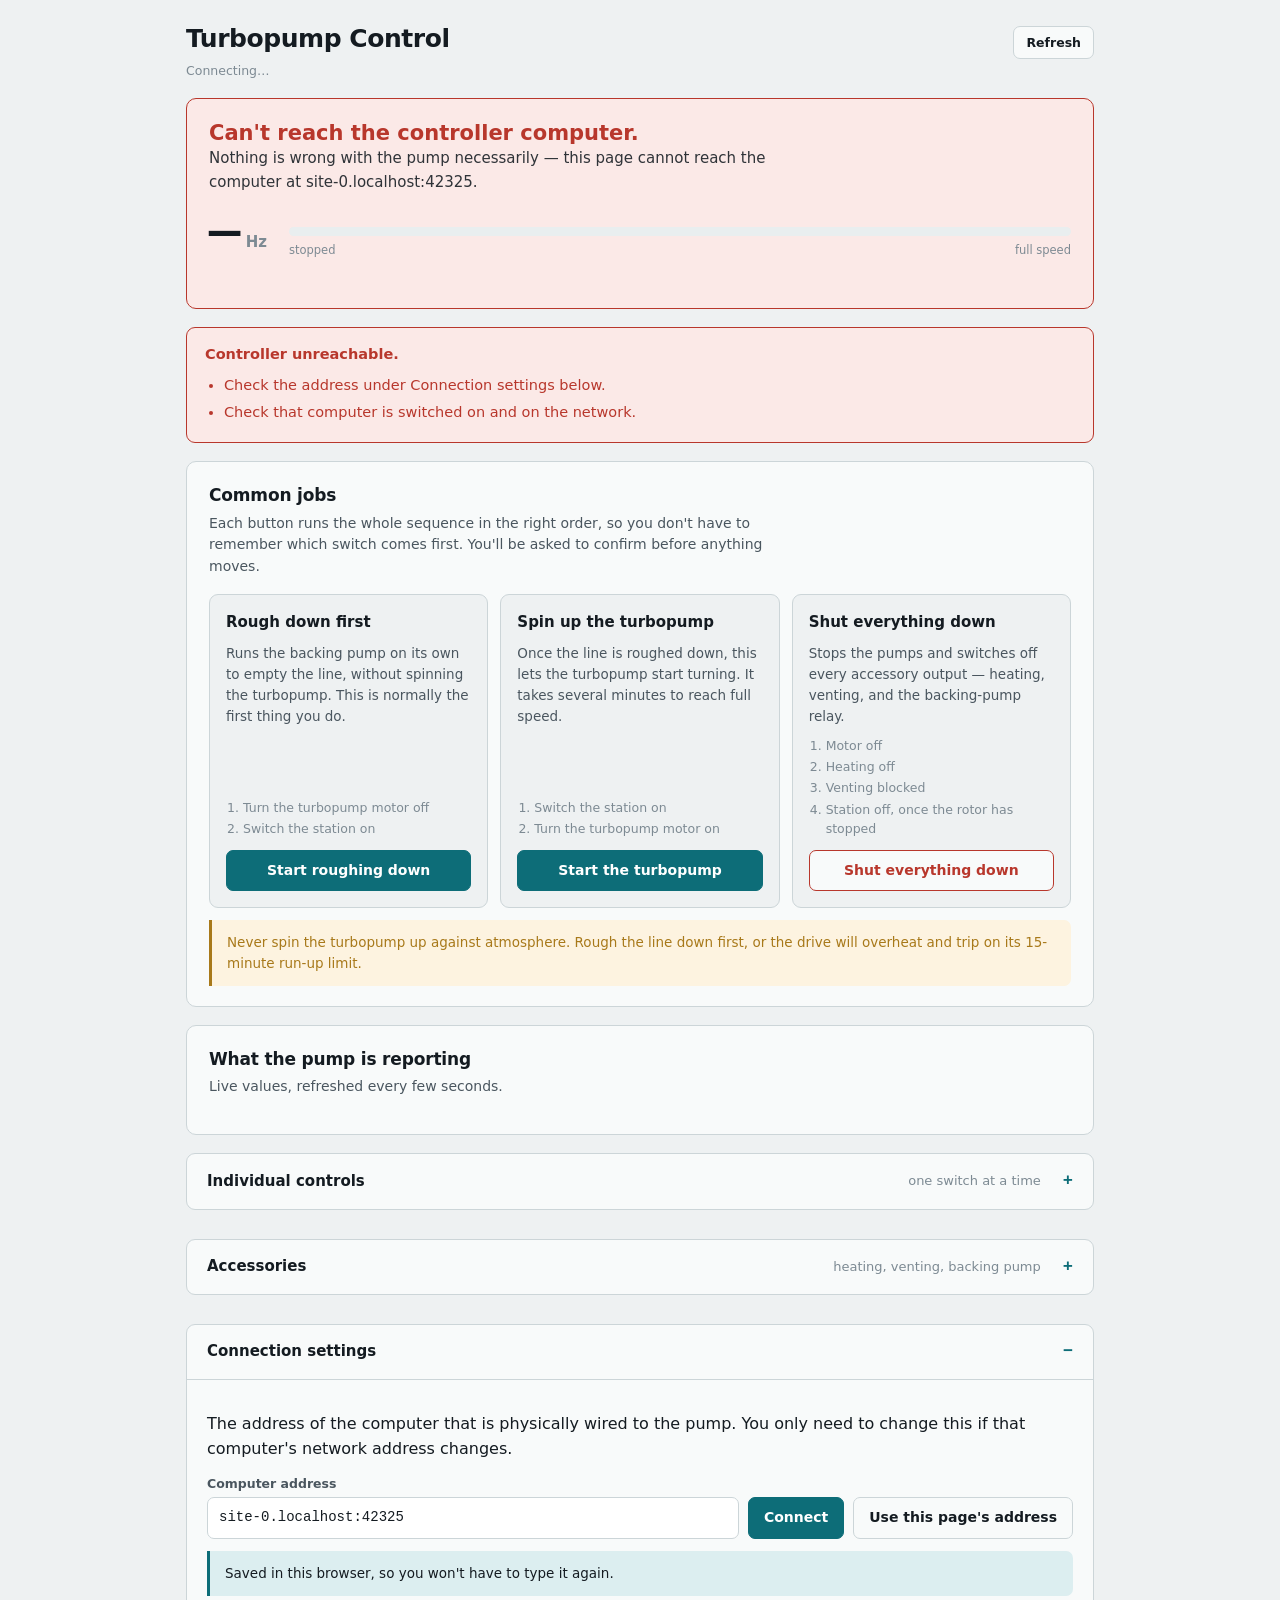
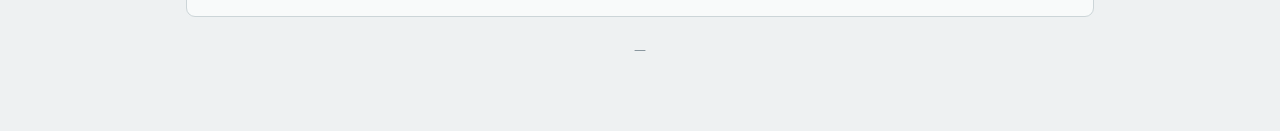
==== web/index.html @ de3b2601 "Add webserver for TC 600 control panel with JSON API and interlocks - Implemented HTTP server to man" ====
<!doctype html>
<html lang="en">
<head>
<meta charset="utf-8">
<meta name="viewport" content="width=device-width, initial-scale=1">
<title>Turbopump Control</title>
<style>
  :root{
    --paper:#eef1f2; --card:#f8fafa; --sunk:#e9eeef; --ink:#141b21;
    --ink-soft:#4a565f; --ink-faint:#7d8a93; --rule:#ccd5d8;
    --accent:#0d6d78; --accent-ink:#fff; --accent-soft:#dceef0;
    --good:#2c7a5b; --good-bg:#e3f2ea; --warn:#a8791a; --warn-bg:#fdf3e0;
    --crit:#b8372c; --crit-bg:#fbe9e7; --idle:#6f7a82; --idle-bg:#e8edee;
    --field:#fff;
  }
  @media (prefers-color-scheme: dark){
    :root{
      --paper:#0e1418; --card:#161f25; --sunk:#101a20; --ink:#e4ebee;
      --ink-soft:#a7b4bc; --ink-faint:#77858e; --rule:#2a373f;
      --accent:#46b3bd; --accent-ink:#06222a; --accent-soft:#12313a;
      --good:#5fc194; --good-bg:#12291f; --warn:#d6a640; --warn-bg:#2b2210;
      --crit:#e2695c; --crit-bg:#2d1613; --idle:#93a1aa; --idle-bg:#1c262c;
      --field:#0d1418;
    }
  }
  :root[data-theme="dark"]{
    --paper:#0e1418; --card:#161f25; --sunk:#101a20; --ink:#e4ebee;
    --ink-soft:#a7b4bc; --ink-faint:#77858e; --rule:#2a373f;
    --accent:#46b3bd; --accent-ink:#06222a; --accent-soft:#12313a;
    --good:#5fc194; --good-bg:#12291f; --warn:#d6a640; --warn-bg:#2b2210;
    --crit:#e2695c; --crit-bg:#2d1613; --idle:#93a1aa; --idle-bg:#1c262c;
    --field:#0d1418;
  }
  :root[data-theme="light"]{
    --paper:#eef1f2; --card:#f8fafa; --sunk:#e9eeef; --ink:#141b21;
    --ink-soft:#4a565f; --ink-faint:#7d8a93; --rule:#ccd5d8;
    --accent:#0d6d78; --accent-ink:#fff; --accent-soft:#dceef0;
    --good:#2c7a5b; --good-bg:#e3f2ea; --warn:#a8791a; --warn-bg:#fdf3e0;
    --crit:#b8372c; --crit-bg:#fbe9e7; --idle:#6f7a82; --idle-bg:#e8edee;
    --field:#fff;
  }

  *{box-sizing:border-box}
  html,body{margin:0;padding:0}
  body{background:var(--paper);color:var(--ink);font-size:16px;line-height:1.55;
       font-family:ui-sans-serif,system-ui,"Segoe UI",Roboto,Helvetica,Arial,sans-serif;
       -webkit-text-size-adjust:100%}
  .mono{font-family:ui-monospace,"SF Mono",Menlo,Consolas,monospace}
  .num{font-variant-numeric:tabular-nums}
  .wrap{max-width:940px;margin:0 auto;padding:20px 16px 72px;
        display:flex;flex-direction:column;gap:18px}

  /* ---------- header + plain-language summary ---------- */
  header{display:flex;flex-wrap:wrap;gap:10px;justify-content:space-between;
         align-items:baseline}
  h1{margin:0;font-size:clamp(19px,3.2vw,25px);font-weight:660;letter-spacing:-.018em}
  .sub{margin:2px 0 0;color:var(--ink-faint);font-size:12.5px}

  .summary{border-radius:10px;padding:20px 22px;border:1px solid var(--rule);
           background:var(--card);display:flex;flex-direction:column;gap:14px}
  .summary.good{border-color:var(--good);background:var(--good-bg)}
  .summary.warn{border-color:var(--warn);background:var(--warn-bg)}
  .summary.crit{border-color:var(--crit);background:var(--crit-bg)}
  .headline{margin:0;font-size:clamp(17px,2.7vw,21px);font-weight:650;
            line-height:1.35;text-wrap:balance}
  .explain{margin:0;font-size:15px;color:var(--ink-soft);max-width:62ch}
  .summary.good .headline{color:var(--good)}
  .summary.warn .headline{color:var(--warn)}
  .summary.crit .headline{color:var(--crit)}
  .summary.good .explain,.summary.warn .explain,.summary.crit .explain{color:inherit;opacity:.88}

  .bigrow{display:flex;flex-wrap:wrap;gap:22px;align-items:flex-end}
  .big{display:flex;align-items:baseline;gap:7px}
  .big b{font-size:clamp(34px,8vw,52px);line-height:1;font-weight:680;
         letter-spacing:-.03em;font-family:ui-monospace,Menlo,Consolas,monospace}
  .big span{font-size:15px;color:var(--ink-faint);font-weight:600}
  .barwrap{flex:1 1 220px;min-width:160px}
  .bar{height:9px;border-radius:99px;background:var(--sunk);overflow:hidden}
  .bar>i{display:block;height:100%;width:0;background:var(--accent);
         border-radius:99px;transition:width .5s ease}
  .barlab{display:flex;justify-content:space-between;font-size:11.5px;
          color:var(--ink-faint);margin-top:6px}

  /* ---------- cards ---------- */
  .card{background:var(--card);border:1px solid var(--rule);border-radius:10px;
        padding:20px 22px}
  h2{margin:0 0 4px;font-size:17px;font-weight:650;letter-spacing:-.01em}
  .cardnote{margin:0 0 16px;font-size:14px;color:var(--ink-soft);max-width:64ch}

  /* ---------- guided actions ---------- */
  .procs{display:grid;gap:12px;grid-template-columns:1fr}
  @media(min-width:700px){.procs{grid-template-columns:repeat(3,1fr)}}
  .proc{border:1px solid var(--rule);border-radius:9px;padding:16px;
        background:var(--paper);display:flex;flex-direction:column;gap:9px}
  .proc h3{margin:0;font-size:15px;font-weight:660}
  .proc p{margin:0;font-size:13.5px;color:var(--ink-soft);flex:1}
  .proc ol{margin:0;padding-left:17px;font-size:12.5px;color:var(--ink-faint)}
  .proc ol li{margin-bottom:2px}

  button{font:inherit;font-weight:640;font-size:14px;padding:9px 15px;
         border-radius:7px;border:1px solid var(--rule);background:var(--card);
         color:var(--ink);cursor:pointer}
  button:hover:not(:disabled){border-color:var(--accent);color:var(--accent)}
  button:disabled{opacity:.45;cursor:not-allowed}
  button.primary{background:var(--accent);color:var(--accent-ink);border-color:var(--accent)}
  button.primary:hover:not(:disabled){filter:brightness(1.08);color:var(--accent-ink)}
  button.danger{border-color:var(--crit);color:var(--crit)}
  button.danger:hover:not(:disabled){background:var(--crit-bg);color:var(--crit)}
  button.wide{width:100%}
  button.sm{font-size:12.5px;padding:6px 12px}
  :focus-visible{outline:2px solid var(--accent);outline-offset:2px}

  /* ---------- readings ---------- */
  .reads{display:grid;gap:11px;grid-template-columns:repeat(auto-fit,minmax(146px,1fr))}
  .read{border:1px solid var(--rule);border-radius:8px;padding:12px 14px;
        background:var(--paper)}
  .read .k{font-size:11px;letter-spacing:.06em;text-transform:uppercase;
           color:var(--ink-faint);font-weight:650}
  .read .v{font-size:19px;font-weight:660;margin:3px 0 4px;
           font-family:ui-monospace,Menlo,Consolas,monospace}
  .read .why{font-size:12px;color:var(--ink-faint);line-height:1.4}

  .chips{display:flex;flex-wrap:wrap;gap:8px;margin-top:14px}
  .chip{display:inline-flex;align-items:center;gap:6px;padding:4px 11px;
        border-radius:99px;font-size:12.5px;font-weight:640}
  .chip i{width:7px;height:7px;border-radius:50%;background:currentColor}
  .chip.good{color:var(--good);background:var(--good-bg)}
  .chip.warn{color:var(--warn);background:var(--warn-bg)}
  .chip.crit{color:var(--crit);background:var(--crit-bg)}
  .chip.idle{color:var(--idle);background:var(--idle-bg)}

  /* ---------- disclosure ---------- */
  details{border:1px solid var(--rule);border-radius:9px;background:var(--card);
          overflow:hidden}
  details+details{margin-top:11px}
  summary{cursor:pointer;padding:14px 20px;font-weight:640;font-size:15px;
          list-style:none;display:flex;justify-content:space-between;gap:12px;
          align-items:center}
  summary::-webkit-details-marker{display:none}
  summary::after{content:"+";font-family:ui-monospace,Menlo,monospace;
                 color:var(--accent);font-size:17px;font-weight:700}
  details[open] summary::after{content:"\2212"}
  summary:hover{color:var(--accent)}
  .dbody{padding:0 20px 20px;border-top:1px solid var(--rule);padding-top:16px}
  .dhint{font-size:13px;color:var(--ink-faint);font-weight:500;margin-left:auto;
         margin-right:10px}

  /* ---------- controls ---------- */
  .ctlgroup{padding:14px 0;border-top:1px solid var(--rule)}
  .ctlgroup:first-child{border-top:none;padding-top:0}
  .ctlgroup h4{margin:0 0 3px;font-size:14.5px;font-weight:650}
  .ctlgroup .desc{margin:0 0 11px;font-size:13.5px;color:var(--ink-soft);max-width:62ch}
  .btnrow{display:flex;flex-wrap:wrap;gap:9px;align-items:flex-end}
  label{font-size:12.5px;color:var(--ink-soft);font-weight:640;display:block;
        margin-bottom:4px}
  input[type=text],input[type=number],select{
    font:inherit;font-size:14px;padding:9px 11px;border:1px solid var(--rule);
    border-radius:7px;background:var(--field);color:var(--ink);width:100%;min-width:0;
    font-family:ui-monospace,Menlo,Consolas,monospace}
  .fld{flex:0 0 auto}
  .fld.grow{flex:1 1 190px}
  input[type=range]{flex:1 1 170px;accent-color:var(--accent);min-width:110px}

  .banner{border-radius:9px;padding:15px 18px;font-size:14.5px;
          border:1px solid var(--crit);background:var(--crit-bg);color:var(--crit)}
  .banner strong{font-weight:700}
  .banner ul{margin:9px 0 0;padding-left:19px}
  .banner li{margin-bottom:4px}
  .caution{border-left:3px solid var(--warn);background:var(--warn-bg);color:var(--warn);
           border-radius:0 7px 7px 0;padding:12px 15px;font-size:13.5px;margin:12px 0 0;
           font-weight:520}
  .info{border-left:3px solid var(--accent);background:var(--accent-soft);
        border-radius:0 7px 7px 0;padding:12px 15px;font-size:13.5px;margin:12px 0 0;
        color:var(--ink)}

  #toast{position:fixed;left:50%;bottom:20px;transform:translateX(-50%);
         max-width:calc(100vw - 30px);padding:12px 18px;border-radius:9px;
         font-size:14px;font-weight:640;opacity:0;pointer-events:none;
         transition:opacity .25s;z-index:60;box-shadow:0 6px 18px rgba(0,0,0,.2)}
  #toast.show{opacity:1}
  #toast.ok{background:var(--good-bg);color:var(--good);border:1px solid var(--good)}
  #toast.bad{background:var(--crit-bg);color:var(--crit);border:1px solid var(--crit)}
  #toast.busy{background:var(--accent-soft);color:var(--accent);border:1px solid var(--accent)}

  /* ---------- interlocks ---------- */
  .lock{display:flex;gap:12px;align-items:flex-start;padding:12px 14px;
        border:1px solid var(--warn);background:var(--warn-bg);border-radius:8px;
        color:var(--warn);font-size:13.5px}
  .lock+.lock{margin-top:9px}
  .lock .what{font-weight:700;white-space:nowrap}
  .lock .why{font-weight:500;flex:1}
  .lock .when{font-family:ui-monospace,Menlo,Consolas,monospace;font-weight:700;
              white-space:nowrap}
  button.locked{border-style:dashed;opacity:.55}

  footer{color:var(--ink-faint);font-size:12px;text-align:center;padding-top:6px}
  code{font-family:ui-monospace,Menlo,Consolas,monospace;font-size:.9em;
       background:var(--sunk);border-radius:3px;padding:1px 5px}
  @media(prefers-reduced-motion:reduce){*{transition:none!important}}
</style>
</head>
<body>
<div class="wrap">

  <header>
    <div>
      <h1>Turbopump Control</h1>
      <p class="sub" id="devline">Connecting…</p>
    </div>
    <button class="sm" id="refresh">Refresh</button>
  </header>

  <!-- plain-language status -->
  <div class="summary idle" id="summary">
    <div>
      <p class="headline" id="headline">Connecting to the pump…</p>
      <p class="explain" id="explain">Reading the current state.</p>
    </div>
    <div class="bigrow">
      <div class="big"><b class="num" id="spd">—</b><span>Hz</span></div>
      <div class="barwrap">
        <div class="bar"><i id="spdbar"></i></div>
        <div class="barlab">
          <span>stopped</span><span id="spdpct"></span><span id="spdnom">full speed</span>
        </div>
      </div>
    </div>
    <div class="chips" id="chips"></div>
  </div>

  <div id="errbanner" hidden></div>

  <!-- interlocks -->
  <div class="card" id="lockcard" hidden>
    <h2>Held back for safety</h2>
    <p class="cardnote">These steps are blocked right now to protect the pump.
      Each one clears by itself once it is safe — you don't have to do anything.</p>
    <div id="locklist"></div>
  </div>

  <!-- guided procedures -->
  <div class="card">
    <h2>Common jobs</h2>
    <p class="cardnote">
      Each button runs the whole sequence in the right order, so you don't have to
      remember which switch comes first. You'll be asked to confirm before anything moves.
    </p>
    <div class="procs">
      <div class="proc">
        <h3>Rough down first</h3>
        <p>Runs the backing pump on its own to empty the line, without spinning the
           turbopump. This is normally the first thing you do.</p>
        <ol><li>Turn the turbopump motor off</li><li>Switch the station on</li></ol>
        <button class="primary" data-proc="rough">Start roughing down</button>
      </div>
      <div class="proc">
        <h3>Spin up the turbopump</h3>
        <p>Once the line is roughed down, this lets the turbopump start turning. It takes
           several minutes to reach full speed.</p>
        <ol><li>Switch the station on</li><li>Turn the turbopump motor on</li></ol>
        <button class="primary" data-proc="spinup">Start the turbopump</button>
      </div>
      <div class="proc">
        <h3>Shut everything down</h3>
        <p>Stops the pumps and switches off every accessory output — heating, venting,
           and the backing-pump relay.</p>
        <ol><li>Motor off</li><li>Heating off</li><li>Venting blocked</li>
            <li>Station off, once the rotor has stopped</li></ol>
        <button class="danger" data-proc="shutdown">Shut everything down</button>
      </div>
    </div>
    <div class="caution">
      Never spin the turbopump up against atmosphere. Rough the line down first, or the
      drive will overheat and trip on its 15-minute run-up limit.
    </div>
  </div>

  <!-- readings -->
  <div class="card">
    <h2>What the pump is reporting</h2>
    <p class="cardnote">Live values, refreshed every few seconds.</p>
    <div class="reads" id="reads"></div>
  </div>

  <!-- individual controls -->
  <details id="d-controls">
    <summary>Individual controls <span class="dhint">one switch at a time</span></summary>
    <div class="dbody">

      <div class="ctlgroup">
        <h4>Pumping station</h4>
        <p class="desc">The master switch. Switching it on closes the relay that powers
           the backing pump — <em>and</em> starts the turbopump, unless you have turned
           the motor off separately.</p>
        <div class="btnrow">
          <button class="primary" data-act="on" data-label="switch the pumping station ON">Station on</button>
          <button class="danger" data-act="off" data-label="switch the pumping station OFF">Station off</button>
        </div>
      </div>

      <div class="ctlgroup">
        <h4>Turbopump motor</h4>
        <p class="desc">Whether the turbopump itself is allowed to turn. Turning it off
           while the station is on is how you run the backing pump alone.</p>
        <div class="btnrow">
          <button data-act="motor_on" data-label="allow the turbopump to turn">Motor on</button>
          <button data-act="motor_off" data-label="stop the turbopump from turning">Motor off</button>
        </div>
      </div>

      <div class="ctlgroup">
        <h4>Standby</h4>
        <p class="desc">Runs the turbopump at a reduced speed instead of full speed. Useful
           when you want vacuum held but don't need full performance.</p>
        <div class="btnrow">
          <button data-act="standby_on" data-label="put the pump into standby">Standby on</button>
          <button data-act="standby_off" data-label="return to full speed">Standby off</button>
        </div>
      </div>

      <div class="ctlgroup">
        <h4>Speed setpoint</h4>
        <p class="desc">Runs the turbopump at a chosen percentage of full speed rather
           than flat out. Applying this also switches the drive into speed-setting mode.</p>
        <div class="btnrow">
          <div class="fld"><label for="spdval">Percent of full speed</label>
            <input type="number" id="spdval" min="20" max="100" step="1" value="50" style="width:104px"></div>
          <input type="range" id="spdrange" min="20" max="100" step="1" value="50"
                 aria-label="Speed setpoint percent">
          <button data-act="speed" data-label="change the speed setpoint">Apply</button>
        </div>
      </div>

      <div class="ctlgroup">
        <h4>Clear a fault</h4>
        <p class="desc">If the pump has reported an error and refuses to run, this clears
           it. If the error comes straight back, the underlying cause is still there.</p>
        <div class="btnrow">
          <button data-act="ack" data-label="clear the reported fault">Clear fault</button>
        </div>
      </div>

    </div>
  </details>

  <!-- accessories -->
  <details id="d-acc">
    <summary>Accessories <span class="dhint" id="acchint">heating, venting, backing pump</span></summary>
    <div class="dbody">
      <div style="display:flex;justify-content:flex-end;margin-bottom:10px">
        <button class="sm" id="accrefresh">Re-read settings</button>
      </div>

      <div class="ctlgroup">
        <h4>Casing heating (HEAT/TMS)</h4>
        <p class="desc">Warms the pump body to stop residues condensing inside it. This
           unit has a regulated system, so you set a target temperature rather than just
           switching it on.</p>
        <div class="reads" id="heatreads" style="margin-bottom:12px"></div>
        <div class="btnrow">
          <button data-param="Heating" data-value="1" data-label="switch the casing heating ON">Heating on</button>
          <button data-param="Heating" data-value="0" data-label="switch the casing heating OFF">Heating off</button>
          <div class="fld"><label for="tmsval">Target temperature (°C)</label>
            <input type="number" id="tmsval" min="30" max="90" step="1" style="width:104px"></div>
          <button data-param="TMSHeatSVal" data-from="tmsval"
                  data-label="change the target temperature">Apply</button>
        </div>
        <div class="caution">The casing gets hot and stays hot after switching off. Let it
          cool before touching it.</div>
      </div>

      <div class="ctlgroup">
        <h4>Venting (VENT)</h4>
        <p class="desc">Lets air back into the pump when it stops. "Blocked" keeps it
           sealed; "released" allows it to vent according to the mode below.</p>
        <div class="reads" id="ventreads" style="margin-bottom:12px"></div>
        <div class="btnrow">
          <button data-param="EnableVent" data-value="1" data-label="allow venting">Allow venting</button>
          <button data-param="EnableVent" data-value="0" data-label="block venting">Block venting</button>
        </div>
        <div class="btnrow" style="margin-top:11px">
          <div class="fld grow"><label for="ventmode">How it vents</label>
            <select id="ventmode">
              <option value="0">Controlled — vents gently as the rotor slows</option>
              <option value="1">Never vent</option>
              <option value="2">Vent now</option>
            </select></div>
          <button data-param="VentMode" data-from="ventmode" data-label="change the venting mode">Apply</button>
        </div>
        <div class="btnrow" style="margin-top:11px">
          <div class="fld"><label for="ventspd">Vents below (% speed)</label>
            <input type="number" id="ventspd" min="40" max="98" step="1" style="width:104px"></div>
          <button data-param="VentSpd" data-from="ventspd" data-label="change the venting speed threshold">Apply</button>
          <div class="fld"><label for="venttime">Valve open for (s)</label>
            <input type="number" id="venttime" min="6" max="3600" step="1" style="width:112px"></div>
          <button data-param="VentTime" data-from="venttime" data-label="change the venting time">Apply</button>
        </div>
        <div class="caution">Venting brings the pump back to atmospheric pressure. Don't
          vent while the rotor is still spinning fast.</div>
      </div>

      <div class="ctlgroup">
        <h4>Backing pump (FV PUMP)</h4>
        <p class="desc">The roughing pump that works below the turbopump. It has no switch
           of its own here — it is powered through a relay that the pumping station closes.
           These settings only change how it behaves once running.</p>
        <div class="reads" id="fvreads" style="margin-bottom:12px"></div>
        <div class="btnrow">
          <div class="fld grow"><label for="bkpmode">Running mode</label>
            <select id="bkpmode">
              <option value="0">Continuous — runs the whole time</option>
              <option value="1">Intermittent — cycles on and off</option>
              <option value="2">Delayed start</option>
            </select></div>
          <button data-param="OpModeBKP" data-from="bkpmode" data-label="change the backing pump mode">Apply</button>
        </div>
        <div class="btnrow" style="margin-top:11px">
          <div class="fld"><label for="bkpon">Switch on above (W)</label>
            <input type="number" id="bkpon" min="0" max="1000" step="1" style="width:112px"></div>
          <button data-param="SwOnBKP" data-from="bkpon" data-label="change the switch-on threshold">Apply</button>
          <div class="fld"><label for="bkpoff">Switch off below (W)</label>
            <input type="number" id="bkpoff" min="0" max="1000" step="1" style="width:112px"></div>
          <button data-param="SwOffBKP" data-from="bkpoff" data-label="change the switch-off threshold">Apply</button>
        </div>
      </div>

      <div class="ctlgroup">
        <h4>Cooling fan (FAN)</h4>
        <p class="desc">There is no fan control here. The cooling unit plugs into its own
           connector on the drive unit and the pump runs it automatically — no setting on
           this bus reaches it.</p>
        <div class="caution">
          <strong>Known issue on this rig.</strong> During testing the fan switched on and off
          with the pumping station while the backing-pump relay never clicked. That is what
          you would see if the FAN and FV PUMP leads were swapped at the drive unit. Worth
          checking the labels before trusting either output.
        </div>
      </div>

    </div>
  </details>

  <!-- connection settings -->
  <details id="d-conn">
    <summary>Connection settings <span class="dhint" id="connhint"></span></summary>
    <div class="dbody">
      <p class="desc" style="margin-bottom:12px">
        The address of the computer that is physically wired to the pump. You only need to
        change this if that computer's network address changes.
      </p>
      <div class="btnrow">
        <div class="fld grow"><label for="host">Computer address</label>
          <input type="text" id="host" placeholder="172.16.2.62:8600" autocomplete="off" spellcheck="false"></div>
        <button class="primary" id="apply">Connect</button>
        <button id="useorigin">Use this page's address</button>
      </div>
      <div class="info">Saved in this browser, so you won't have to type it again.</div>
    </div>
  </details>

  <footer id="foot">—</footer>
</div>

<div id="toast" role="status" aria-live="polite"></div>

<script>
(function () {
  "use strict";
  var KEY = "tc600.controller", POLL = 2500, timer = null, busy = false;
  var $ = function (id) { return document.getElementById(id); };

  /* ---------------- address ---------------- */
  function defaultHost() {
    if ((location.protocol === "http:" || location.protocol === "https:") && location.host)
      return location.host;
    return "172.16.2.62:8600";
  }
  function getHost() {
    try { return localStorage.getItem(KEY) || defaultHost(); }
    catch (e) { return defaultHost(); }
  }
  function setHost(v) { try { localStorage.setItem(KEY, v); } catch (e) {} }
  function base() {
    var h = $("host").value.trim().replace(/^https?:\/\//, "").replace(/\/+$/, "");
    if (!h) h = defaultHost();
    if (h.indexOf(":") === -1) h += ":8600";
    return "http://" + h;
  }

  /* ---------------- helpers ---------------- */
  function toast(msg, kind) {
    var el = $("toast");
    el.textContent = msg;
    el.className = "show " + (kind || "ok");
    clearTimeout(el._t);
    if (kind !== "busy") el._t = setTimeout(function () { el.className = ""; }, 3800);
  }
  function chip(text, kind) {
    return '<span class="chip ' + kind + '"><i></i>' + text + "</span>";
  }
  function read(k, v, why) {
    return '<div class="read"><div class="k">' + k + '</div><div class="v">' + v +
           '</div><div class="why">' + (why || "") + "</div></div>";
  }
  function setSummary(kind, headline, explain) {
    $("summary").className = "summary " + kind;
    $("headline").textContent = headline;
    $("explain").textContent = explain;
  }

  /* ---------------- render ---------------- */
  function render(d) {
    var s = d.status || {}, m = d.setpoints || {}, id = d.identity || {};

    if (!d.connected) {
      setSummary("crit", "The pump isn't answering.",
        "The controller computer is running, but the pump is not replying. The most " +
        "likely reason is that the TC 600 is switched off at the mains.");
      $("errbanner").hidden = false;
      $("errbanner").className = "banner";
      $("errbanner").innerHTML = "<strong>No reply from the pump.</strong><ul>" +
        "<li>Check the TC 600 is powered on.</li>" +
        "<li>Check the converter is plugged into the serial port.</li>" +
        "<li>If it was recently rewired, the two data wires may be swapped.</li></ul>";
      $("spd").textContent = "—";
      $("spdbar").style.width = "0";
      $("reads").innerHTML = "";
      $("chips").innerHTML = "";
      $("devline").textContent = "Pump not responding";
      return;
    }
    $("errbanner").hidden = true;

    var code = s.ErrorCode, faulted = code && code !== "000000";
    var speed = typeof s.ActualSpd === "number" ? s.ActualSpd : 0;
    var nominal = id.NominalSpd || 0;
    var station = m.PumpgStatn === true, motor = m.MotorPump === true;

    /* headline in plain words */
    if (faulted) {
      setSummary("crit", "The pump has reported a fault (" + code + ").",
        "It will not run until this is cleared. Open Individual controls and press " +
        "Clear fault. If it comes straight back, the cause is still present.");
    } else if (speed > 0 && s.PumpAccel === true) {
      setSummary("warn", "Starting up — now at " + speed + " Hz.",
        "The turbopump is spinning up. Reaching full speed takes several minutes.");
    } else if (speed > 0) {
      setSummary("good", "Running normally at " + speed + " Hz.",
        "The turbopump is at speed and the backing pump is running.");
    } else if (station && !motor) {
      setSummary("warn", "Backing pump only — the turbopump is held still.",
        "The station is on, so the backing pump is running, but the turbopump motor is " +
        "switched off on purpose. This is the roughing-down state.");
    } else if (station) {
      setSummary("good", "Station on, turbopump not yet turning.",
        "The backing pump is running and the turbopump is free to start.");
    } else {
      setSummary("idle", "Everything is off.",
        "The pumping station is switched off and the turbopump is at rest. No accessory " +
        "outputs are powered.");
    }

    $("devline").textContent = (id.ElecName || "TC 600") +
      (id.FwVersion ? " · firmware " + id.FwVersion : "") + " · " + d.port;

    $("spd").textContent = speed;
    var pct = nominal ? Math.min(100, (speed / nominal) * 100) : 0;
    $("spdbar").style.width = pct + "%";
    $("spdpct").textContent = nominal ? Math.round(pct) + "% of full speed" : "";
    $("spdnom").textContent = nominal ? nominal + " Hz" : "";

    /* chips */
    var c = "";
    c += chip(station ? "Station on" : "Station off", station ? "good" : "idle");
    c += chip(motor ? "Turbopump allowed to turn" : "Turbopump motor off",
              motor ? "good" : "warn");
    if (s.OvTempElec === true) c += chip("Electronics too hot", "crit");
    if (s.OvTempPump === true) c += chip("Pump too hot", "crit");
    if (s.SetSpdAtt === true) c += chip("At target speed", "good");
    $("chips").innerHTML = c;

    /* readings, each with a plain explanation */
    var r = "";
    r += read("Speed", speed + " Hz",
              nominal ? "Full speed is " + nominal + " Hz." : "");
    r += read("Target speed", (s.SetRotSpd || 0) + " Hz",
              "What the drive is aiming for.");
    r += read("Motor current", (s.DrvCurrent != null ? s.DrvCurrent : "—") + " A",
              "Near zero means the rotor is not being driven.");
    r += read("Motor power", (s.DrvPower != null ? s.DrvPower : "—") + " W",
              "Rises while spinning up, settles once at speed.");
    r += read("Supply voltage", (s.DrvVoltage != null ? s.DrvVoltage : "—") + " V",
              "About 23 V when idle.");
    r += read("Fault", faulted ? code : "none",
              faulted ? "See the message above." : "No problems reported.");
    r += read("Total run time", (s.OpHrsPump || 0) + " h",
              "Hours this pump has run in its life.");
    $("reads").innerHTML = r;

    if (typeof m.SpdSVal === "number" &&
        document.activeElement !== $("spdval") && document.activeElement !== $("spdrange")) {
      $("spdval").value = Math.round(m.SpdSVal);
      $("spdrange").value = Math.round(m.SpdSVal);
    }
    applyLocks(d.interlocks || {});

    $("foot").textContent = "Last updated " + new Date().toLocaleTimeString();
    $("connhint").textContent = base().replace("http://", "");
  }

  /* ---------------- interlocks ---------------- */
  var LOCKNAME = {
    off: "Stop the station", motor_on: "Start the turbopump",
    on: "Start the station", motor_off: "Stop the turbopump"
  };
  var lastLocks = {};

  function applyLocks(locks) {
    lastLocks = locks;
    var html = "", any = false;

    Object.keys(locks).forEach(function (a) {
      var r = locks[a];
      if (r.allowed) return;
      any = true;
      html += '<div class="lock"><span class="what">' +
              (LOCKNAME[a] || a) + '</span><span class="why">' + r.reason +
              '</span>' + (r.wait ? '<span class="when">' + r.wait + 's</span>' : "") +
              "</div>";
    });
    $("locklist").innerHTML = html;
    $("lockcard").hidden = !any;

    // Buttons that map directly onto an interlocked action.
    document.querySelectorAll("button[data-act]").forEach(function (b) {
      var r = locks[b.dataset.act];
      if (!r) return;
      if (busy) return;
      b.disabled = !r.allowed;
      b.classList.toggle("locked", !r.allowed);
      b.title = r.allowed ? "" :
        r.reason + (r.wait ? "  (about " + r.wait + " s to go)" : "");
    });
  }

  /* ---------------- accessories ---------------- */
  var VENTM = ["Controlled", "Never vent", "Vent now"];
  var BKPM = ["Continuous", "Intermittent", "Delayed start"];

  function renderAcc(a) {
    $("accrefresh").textContent = "Re-read settings";
    if (!a.ok) return;
    var v = a.values || {}, u = a.units || {};
    var un = function (n) { return u[n] ? " " + u[n] : ""; };

    $("heatreads").innerHTML =
      read("Heating", v.Heating ? "on" : "off", v.Heating ? "Currently warming." : "Not warming.") +
      read("Now at", (v.TMSActTemp != null ? v.TMSActTemp : "—") + un("TMSActTemp"), "Measured casing temperature.") +
      read("Target", (v.TMSHeatSVal != null ? v.TMSHeatSVal : "—") + un("TMSHeatSVal"), "What it is aiming for.") +
      read("Regulator", v.TMSSteady ? "holding" : "not holding", "Whether it has settled at the target.");

    var mode = typeof v.VentMode === "number" ? v.VentMode : -1;
    $("ventreads").innerHTML =
      read("Venting", v.EnableVent ? "allowed" : "blocked",
           v.EnableVent ? "Air can be let back in." : "Sealed shut.") +
      read("Mode", VENTM[mode] || "—", "How it lets air back in.") +
      read("Vents below", (v.VentSpd != null ? v.VentSpd : "—") + un("VentSpd"), "Speed at which venting starts.") +
      read("Valve open", (v.VentTime != null ? v.VentTime : "—") + un("VentTime"), "How long it stays open.");

    var bk = typeof v.OpModeBKP === "number" ? v.OpModeBKP : -1;
    $("fvreads").innerHTML =
      read("Mode", BKPM[bk] || "—", "How it runs once the station is on.") +
      read("Switch on above", (v.SwOnBKP != null ? v.SwOnBKP : "—") + un("SwOnBKP"), "Only used in intermittent mode.") +
      read("Switch off below", (v.SwOffBKP != null ? v.SwOffBKP : "—") + un("SwOffBKP"), "Only used in intermittent mode.");

    $("acchint").textContent = (v.Heating ? "heating on" : "heating off") + " · " +
      (v.EnableVent ? "venting allowed" : "venting blocked");

    var ae = document.activeElement;
    if (ae !== $("tmsval") && v.TMSHeatSVal != null) $("tmsval").value = v.TMSHeatSVal;
    if (ae !== $("ventmode") && mode >= 0) $("ventmode").value = String(mode);
    if (ae !== $("ventspd") && v.VentSpd != null) $("ventspd").value = v.VentSpd;
    if (ae !== $("venttime") && v.VentTime != null) $("venttime").value = v.VentTime;
    if (ae !== $("bkpmode") && bk >= 0) $("bkpmode").value = String(bk);
    if (ae !== $("bkpon") && v.SwOnBKP != null) $("bkpon").value = v.SwOnBKP;
    if (ae !== $("bkpoff") && v.SwOffBKP != null) $("bkpoff").value = v.SwOffBKP;
  }

  function loadAcc() {
    $("accrefresh").textContent = "Reading…";
    fetch(base() + "/api/accessories", { cache: "no-store" })
      .then(function (r) { return r.json(); }).then(renderAcc)
      .catch(function () { $("accrefresh").textContent = "Re-read settings"; });
  }

  /* ---------------- transport ---------------- */
  function poll() {
    if (busy) return;
    fetch(base() + "/api/state", { cache: "no-store" })
      .then(function (r) { return r.json(); }).then(render)
      .catch(function () {
        setSummary("crit", "Can't reach the controller computer.",
          "Nothing is wrong with the pump necessarily — this page cannot reach the " +
          "computer at " + base().replace("http://", "") + ".");
        $("errbanner").hidden = false;
        $("errbanner").className = "banner";
        $("errbanner").innerHTML = "<strong>Controller unreachable.</strong><ul>" +
          "<li>Check the address under Connection settings below.</li>" +
          "<li>Check that computer is switched on and on the network.</li></ul>";
        $("d-conn").open = true;
      });
  }

  function lock(on) {
    busy = on;
    document.querySelectorAll("button[data-act],button[data-param],button[data-proc]")
      .forEach(function (b) { b.disabled = on; });
  }

  function api(payload) {
    return fetch(base() + "/api/command", {
      method: "POST", headers: { "Content-Type": "application/json" },
      body: JSON.stringify(payload)
    }).then(function (r) { return r.json(); });
  }

  function send(payload, label, after) {
    if (!window.confirm("Confirm: " + label + ".\n\nThis acts on the real pump."))
      return;
    lock(true);
    api(payload)
      .then(function (res) {
        toast(res.ok ? label + " — done" : (res.error || "failed"), res.ok ? "ok" : "bad");
      })
      .catch(function () { toast("Could not reach the controller", "bad"); })
      .finally(function () { lock(false); poll(); if (after) after(); });
  }

  /* ---------------- guided procedures ---------------- */
  var PROCS = {
    rough: { label: "start roughing down (backing pump only)", steps: [
      ["Turning the turbopump motor off", { action: "motor_off", confirm: true }],
      ["Switching the station on", { action: "on", confirm: true }] ] },
    spinup: { label: "start the turbopump", steps: [
      ["Switching the station on", { action: "on", confirm: true }],
      ["Allowing the turbopump to turn", { action: "motor_on", confirm: true }] ] },
    // Order matters: the turbopump must stop being driven first, and the
    // station may not stop until the rotor has actually wound down. That last
    // step can wait many minutes while the rotor coasts -- which is correct.
    shutdown: { label: "shut everything down", steps: [
      ["Turning the turbopump motor off", { action: "motor_off", confirm: true }],
      ["Switching the heating off", { action: "param", name: "Heating", value: 0, confirm: true }],
      ["Blocking venting", { action: "param", name: "EnableVent", value: 0, confirm: true }],
      ["Waiting for the rotor to stop, then stopping the station",
       { action: "off", confirm: true }] ] }
  };

  // A procedure step may be refused by an interlock that will clear on its own
  // (the backing pump lead-in, the settling dwell after the rotor stops). In
  // that case waiting is the correct behaviour, not failing -- so the runner
  // retries with a countdown until the interlock releases or the cap expires.
  var WAIT_CAP_S = 20 * 60;
  var cancelProc = false;

  function runProc(key) {
    var p = PROCS[key];
    var list = p.steps.map(function (s, i) { return (i + 1) + ". " + s[0]; }).join("\n");
    if (!window.confirm("About to " + p.label + ":\n\n" + list +
                        "\n\nSome steps may wait for the pump to be ready.\n" +
                        "This acts on the real pump. Continue?")) return;
    lock(true);
    cancelProc = false;
    var i = 0, waited = 0;

    function finish(msg, kind) {
      lock(false); cancelProc = false;
      toast(msg, kind); poll(); loadAcc();
    }

    function next() {
      if (cancelProc) { finish("Cancelled — the pump was left as it is", "bad"); return; }
      if (i >= p.steps.length) { finish("Done — " + p.label, "ok"); return; }

      var step = p.steps[i];
      toast("Step " + (i + 1) + " of " + p.steps.length + ": " + step[0] + "…", "busy");
      api(step[1]).then(function (res) {
        if (res.ok) { waited = 0; i++; setTimeout(next, 700); return; }

        if (res.interlock) {
          if (waited >= WAIT_CAP_S) {
            finish("Gave up waiting: " + res.error, "bad"); return;
          }
          var left = res.wait || 5;
          waited += Math.max(3, Math.min(left, 10));
          toast("Waiting — " + res.error +
                (res.wait ? " (" + res.wait + "s)" : ""), "busy");
          setTimeout(next, Math.max(3000, Math.min(left * 1000, 10000)));
          return;
        }
        finish("Stopped at step " + (i + 1) + ": " + (res.error || "failed"), "bad");
      }).catch(function () {
        finish("Lost contact during step " + (i + 1), "bad");
      });
    }
    next();
  }

  /* ---------------- wiring ---------------- */
  $("host").value = getHost();

  $("apply").addEventListener("click", function () {
    setHost($("host").value.trim());
    toast("Now using " + $("host").value.trim(), "ok");
    poll(); loadAcc();
  });
  $("useorigin").addEventListener("click", function () {
    $("host").value = defaultHost(); setHost($("host").value); poll(); loadAcc();
  });
  $("host").addEventListener("keydown", function (e) {
    if (e.key === "Enter") $("apply").click();
  });
  $("refresh").addEventListener("click", function () { poll(); loadAcc(); });
  $("accrefresh").addEventListener("click", loadAcc);

  $("spdrange").addEventListener("input", function () { $("spdval").value = this.value; });
  $("spdval").addEventListener("input", function () { $("spdrange").value = this.value; });

  document.querySelectorAll("button[data-act]").forEach(function (b) {
    b.addEventListener("click", function () {
      var a = b.dataset.act;
      var payload = { action: a, confirm: true };
      if (a === "speed") payload.value = Number($("spdval").value);
      send(payload, b.dataset.label);
    });
  });

  document.querySelectorAll("button[data-param]").forEach(function (b) {
    b.addEventListener("click", function () {
      var from = b.dataset.from;
      send({ action: "param", name: b.dataset.param,
             value: from ? $(from).value : b.dataset.value, confirm: true },
           b.dataset.label, loadAcc);
    });
  });

  document.querySelectorAll("button[data-proc]").forEach(function (b) {
    b.addEventListener("click", function () { runProc(b.dataset.proc); });
  });

  document.addEventListener("visibilitychange", function () {
    if (document.hidden) { clearInterval(timer); timer = null; }
    else if (!timer) { poll(); timer = setInterval(poll, POLL); }
  });

  poll(); loadAcc();
  timer = setInterval(poll, POLL);
})();
</script>
</body>
</html>
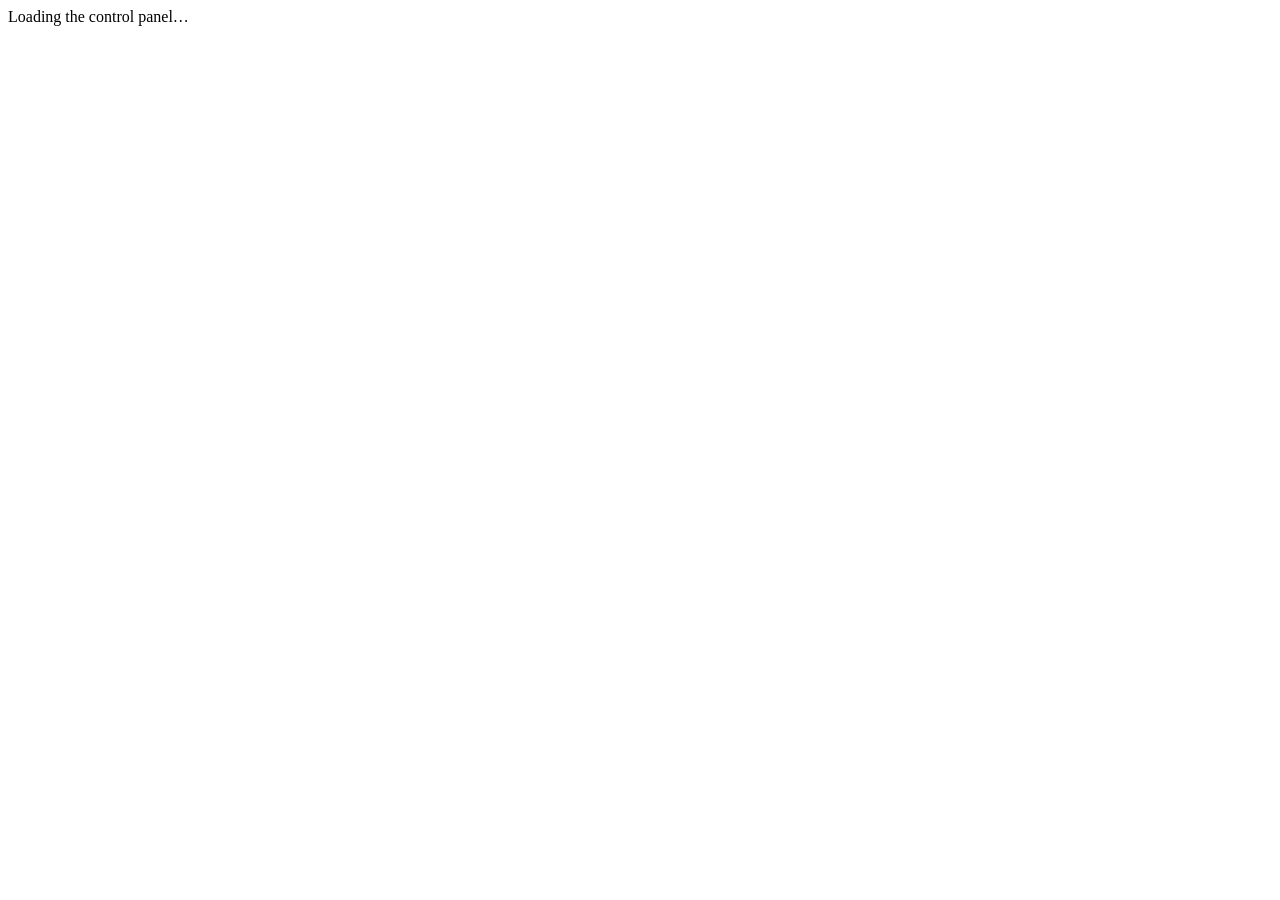
==== commit 99bd5616: "Add settings and tests views for vacuum lab control panel - Implemented SettingsView component for m" ====
--- a/web/index.html
+++ b/web/index.html
@@ -3,858 +3,33 @@
 <head>
 <meta charset="utf-8">
 <meta name="viewport" content="width=device-width, initial-scale=1">
-<title>Turbopump Control</title>
-<style>
-  :root{
-    --paper:#eef1f2; --card:#f8fafa; --sunk:#e9eeef; --ink:#141b21;
-    --ink-soft:#4a565f; --ink-faint:#7d8a93; --rule:#ccd5d8;
-    --accent:#0d6d78; --accent-ink:#fff; --accent-soft:#dceef0;
-    --good:#2c7a5b; --good-bg:#e3f2ea; --warn:#a8791a; --warn-bg:#fdf3e0;
-    --crit:#b8372c; --crit-bg:#fbe9e7; --idle:#6f7a82; --idle-bg:#e8edee;
-    --field:#fff;
+<meta name="color-scheme" content="light dark">
+<title>Vacuum Lab Control</title>
+<link rel="stylesheet" href="/styles.css">
+<link rel="icon" href="data:image/svg+xml,<svg xmlns='http://www.w3.org/2000/svg' viewBox='0 0 32 32'><text y='27' font-size='27'>&#127744;</text></svg>">
+<!--
+  No bundler: the lab PC is offline and has no Node toolchain, so Preact and
+  htm are vendored as plain ES modules and resolved through this import map.
+  htm gives JSX-like templates with no transpile step.
+-->
+<script type="importmap">
+{
+  "imports": {
+    "preact": "/vendor/preact.module.js",
+    "preact/hooks": "/vendor/hooks.module.js",
+    "htm": "/vendor/htm.module.js"
   }
-  @media (prefers-color-scheme: dark){
-    :root{
-      --paper:#0e1418; --card:#161f25; --sunk:#101a20; --ink:#e4ebee;
-      --ink-soft:#a7b4bc; --ink-faint:#77858e; --rule:#2a373f;
-      --accent:#46b3bd; --accent-ink:#06222a; --accent-soft:#12313a;
-      --good:#5fc194; --good-bg:#12291f; --warn:#d6a640; --warn-bg:#2b2210;
-      --crit:#e2695c; --crit-bg:#2d1613; --idle:#93a1aa; --idle-bg:#1c262c;
-      --field:#0d1418;
-    }
-  }
-  :root[data-theme="dark"]{
-    --paper:#0e1418; --card:#161f25; --sunk:#101a20; --ink:#e4ebee;
-    --ink-soft:#a7b4bc; --ink-faint:#77858e; --rule:#2a373f;
-    --accent:#46b3bd; --accent-ink:#06222a; --accent-soft:#12313a;
-    --good:#5fc194; --good-bg:#12291f; --warn:#d6a640; --warn-bg:#2b2210;
-    --crit:#e2695c; --crit-bg:#2d1613; --idle:#93a1aa; --idle-bg:#1c262c;
-    --field:#0d1418;
-  }
-  :root[data-theme="light"]{
-    --paper:#eef1f2; --card:#f8fafa; --sunk:#e9eeef; --ink:#141b21;
-    --ink-soft:#4a565f; --ink-faint:#7d8a93; --rule:#ccd5d8;
-    --accent:#0d6d78; --accent-ink:#fff; --accent-soft:#dceef0;
-    --good:#2c7a5b; --good-bg:#e3f2ea; --warn:#a8791a; --warn-bg:#fdf3e0;
-    --crit:#b8372c; --crit-bg:#fbe9e7; --idle:#6f7a82; --idle-bg:#e8edee;
-    --field:#fff;
-  }
-
-  *{box-sizing:border-box}
-  html,body{margin:0;padding:0}
-  body{background:var(--paper);color:var(--ink);font-size:16px;line-height:1.55;
-       font-family:ui-sans-serif,system-ui,"Segoe UI",Roboto,Helvetica,Arial,sans-serif;
-       -webkit-text-size-adjust:100%}
-  .mono{font-family:ui-monospace,"SF Mono",Menlo,Consolas,monospace}
-  .num{font-variant-numeric:tabular-nums}
-  .wrap{max-width:940px;margin:0 auto;padding:20px 16px 72px;
-        display:flex;flex-direction:column;gap:18px}
-
-  /* ---------- header + plain-language summary ---------- */
-  header{display:flex;flex-wrap:wrap;gap:10px;justify-content:space-between;
-         align-items:baseline}
-  h1{margin:0;font-size:clamp(19px,3.2vw,25px);font-weight:660;letter-spacing:-.018em}
-  .sub{margin:2px 0 0;color:var(--ink-faint);font-size:12.5px}
-
-  .summary{border-radius:10px;padding:20px 22px;border:1px solid var(--rule);
-           background:var(--card);display:flex;flex-direction:column;gap:14px}
-  .summary.good{border-color:var(--good);background:var(--good-bg)}
-  .summary.warn{border-color:var(--warn);background:var(--warn-bg)}
-  .summary.crit{border-color:var(--crit);background:var(--crit-bg)}
-  .headline{margin:0;font-size:clamp(17px,2.7vw,21px);font-weight:650;
-            line-height:1.35;text-wrap:balance}
-  .explain{margin:0;font-size:15px;color:var(--ink-soft);max-width:62ch}
-  .summary.good .headline{color:var(--good)}
-  .summary.warn .headline{color:var(--warn)}
-  .summary.crit .headline{color:var(--crit)}
-  .summary.good .explain,.summary.warn .explain,.summary.crit .explain{color:inherit;opacity:.88}
-
-  .bigrow{display:flex;flex-wrap:wrap;gap:22px;align-items:flex-end}
-  .big{display:flex;align-items:baseline;gap:7px}
-  .big b{font-size:clamp(34px,8vw,52px);line-height:1;font-weight:680;
-         letter-spacing:-.03em;font-family:ui-monospace,Menlo,Consolas,monospace}
-  .big span{font-size:15px;color:var(--ink-faint);font-weight:600}
-  .barwrap{flex:1 1 220px;min-width:160px}
-  .bar{height:9px;border-radius:99px;background:var(--sunk);overflow:hidden}
-  .bar>i{display:block;height:100%;width:0;background:var(--accent);
-         border-radius:99px;transition:width .5s ease}
-  .barlab{display:flex;justify-content:space-between;font-size:11.5px;
-          color:var(--ink-faint);margin-top:6px}
-
-  /* ---------- cards ---------- */
-  .card{background:var(--card);border:1px solid var(--rule);border-radius:10px;
-        padding:20px 22px}
-  h2{margin:0 0 4px;font-size:17px;font-weight:650;letter-spacing:-.01em}
-  .cardnote{margin:0 0 16px;font-size:14px;color:var(--ink-soft);max-width:64ch}
-
-  /* ---------- guided actions ---------- */
-  .procs{display:grid;gap:12px;grid-template-columns:1fr}
-  @media(min-width:700px){.procs{grid-template-columns:repeat(3,1fr)}}
-  .proc{border:1px solid var(--rule);border-radius:9px;padding:16px;
-        background:var(--paper);display:flex;flex-direction:column;gap:9px}
-  .proc h3{margin:0;font-size:15px;font-weight:660}
-  .proc p{margin:0;font-size:13.5px;color:var(--ink-soft);flex:1}
-  .proc ol{margin:0;padding-left:17px;font-size:12.5px;color:var(--ink-faint)}
-  .proc ol li{margin-bottom:2px}
-
-  button{font:inherit;font-weight:640;font-size:14px;padding:9px 15px;
-         border-radius:7px;border:1px solid var(--rule);background:var(--card);
-         color:var(--ink);cursor:pointer}
-  button:hover:not(:disabled){border-color:var(--accent);color:var(--accent)}
-  button:disabled{opacity:.45;cursor:not-allowed}
-  button.primary{background:var(--accent);color:var(--accent-ink);border-color:var(--accent)}
-  button.primary:hover:not(:disabled){filter:brightness(1.08);color:var(--accent-ink)}
-  button.danger{border-color:var(--crit);color:var(--crit)}
-  button.danger:hover:not(:disabled){background:var(--crit-bg);color:var(--crit)}
-  button.wide{width:100%}
-  button.sm{font-size:12.5px;padding:6px 12px}
-  :focus-visible{outline:2px solid var(--accent);outline-offset:2px}
-
-  /* ---------- readings ---------- */
-  .reads{display:grid;gap:11px;grid-template-columns:repeat(auto-fit,minmax(146px,1fr))}
-  .read{border:1px solid var(--rule);border-radius:8px;padding:12px 14px;
-        background:var(--paper)}
-  .read .k{font-size:11px;letter-spacing:.06em;text-transform:uppercase;
-           color:var(--ink-faint);font-weight:650}
-  .read .v{font-size:19px;font-weight:660;margin:3px 0 4px;
-           font-family:ui-monospace,Menlo,Consolas,monospace}
-  .read .why{font-size:12px;color:var(--ink-faint);line-height:1.4}
-
-  .chips{display:flex;flex-wrap:wrap;gap:8px;margin-top:14px}
-  .chip{display:inline-flex;align-items:center;gap:6px;padding:4px 11px;
-        border-radius:99px;font-size:12.5px;font-weight:640}
-  .chip i{width:7px;height:7px;border-radius:50%;background:currentColor}
-  .chip.good{color:var(--good);background:var(--good-bg)}
-  .chip.warn{color:var(--warn);background:var(--warn-bg)}
-  .chip.crit{color:var(--crit);background:var(--crit-bg)}
-  .chip.idle{color:var(--idle);background:var(--idle-bg)}
-
-  /* ---------- disclosure ---------- */
-  details{border:1px solid var(--rule);border-radius:9px;background:var(--card);
-          overflow:hidden}
-  details+details{margin-top:11px}
-  summary{cursor:pointer;padding:14px 20px;font-weight:640;font-size:15px;
-          list-style:none;display:flex;justify-content:space-between;gap:12px;
-          align-items:center}
-  summary::-webkit-details-marker{display:none}
-  summary::after{content:"+";font-family:ui-monospace,Menlo,monospace;
-                 color:var(--accent);font-size:17px;font-weight:700}
-  details[open] summary::after{content:"\2212"}
-  summary:hover{color:var(--accent)}
-  .dbody{padding:0 20px 20px;border-top:1px solid var(--rule);padding-top:16px}
-  .dhint{font-size:13px;color:var(--ink-faint);font-weight:500;margin-left:auto;
-         margin-right:10px}
-
-  /* ---------- controls ---------- */
-  .ctlgroup{padding:14px 0;border-top:1px solid var(--rule)}
-  .ctlgroup:first-child{border-top:none;padding-top:0}
-  .ctlgroup h4{margin:0 0 3px;font-size:14.5px;font-weight:650}
-  .ctlgroup .desc{margin:0 0 11px;font-size:13.5px;color:var(--ink-soft);max-width:62ch}
-  .btnrow{display:flex;flex-wrap:wrap;gap:9px;align-items:flex-end}
-  label{font-size:12.5px;color:var(--ink-soft);font-weight:640;display:block;
-        margin-bottom:4px}
-  input[type=text],input[type=number],select{
-    font:inherit;font-size:14px;padding:9px 11px;border:1px solid var(--rule);
-    border-radius:7px;background:var(--field);color:var(--ink);width:100%;min-width:0;
-    font-family:ui-monospace,Menlo,Consolas,monospace}
-  .fld{flex:0 0 auto}
-  .fld.grow{flex:1 1 190px}
-  input[type=range]{flex:1 1 170px;accent-color:var(--accent);min-width:110px}
-
-  .banner{border-radius:9px;padding:15px 18px;font-size:14.5px;
-          border:1px solid var(--crit);background:var(--crit-bg);color:var(--crit)}
-  .banner strong{font-weight:700}
-  .banner ul{margin:9px 0 0;padding-left:19px}
-  .banner li{margin-bottom:4px}
-  .caution{border-left:3px solid var(--warn);background:var(--warn-bg);color:var(--warn);
-           border-radius:0 7px 7px 0;padding:12px 15px;font-size:13.5px;margin:12px 0 0;
-           font-weight:520}
-  .info{border-left:3px solid var(--accent);background:var(--accent-soft);
-        border-radius:0 7px 7px 0;padding:12px 15px;font-size:13.5px;margin:12px 0 0;
-        color:var(--ink)}
-
-  #toast{position:fixed;left:50%;bottom:20px;transform:translateX(-50%);
-         max-width:calc(100vw - 30px);padding:12px 18px;border-radius:9px;
-         font-size:14px;font-weight:640;opacity:0;pointer-events:none;
-         transition:opacity .25s;z-index:60;box-shadow:0 6px 18px rgba(0,0,0,.2)}
-  #toast.show{opacity:1}
-  #toast.ok{background:var(--good-bg);color:var(--good);border:1px solid var(--good)}
-  #toast.bad{background:var(--crit-bg);color:var(--crit);border:1px solid var(--crit)}
-  #toast.busy{background:var(--accent-soft);color:var(--accent);border:1px solid var(--accent)}
-
-  /* ---------- interlocks ---------- */
-  .lock{display:flex;gap:12px;align-items:flex-start;padding:12px 14px;
-        border:1px solid var(--warn);background:var(--warn-bg);border-radius:8px;
-        color:var(--warn);font-size:13.5px}
-  .lock+.lock{margin-top:9px}
-  .lock .what{font-weight:700;white-space:nowrap}
-  .lock .why{font-weight:500;flex:1}
-  .lock .when{font-family:ui-monospace,Menlo,Consolas,monospace;font-weight:700;
-              white-space:nowrap}
-  button.locked{border-style:dashed;opacity:.55}
-
-  footer{color:var(--ink-faint);font-size:12px;text-align:center;padding-top:6px}
-  code{font-family:ui-monospace,Menlo,Consolas,monospace;font-size:.9em;
-       background:var(--sunk);border-radius:3px;padding:1px 5px}
-  @media(prefers-reduced-motion:reduce){*{transition:none!important}}
-</style>
+}
+</script>
 </head>
 <body>
-<div class="wrap">
-
-  <header>
-    <div>
-      <h1>Turbopump Control</h1>
-      <p class="sub" id="devline">Connecting…</p>
-    </div>
-    <button class="sm" id="refresh">Refresh</button>
-  </header>
-
-  <!-- plain-language status -->
-  <div class="summary idle" id="summary">
-    <div>
-      <p class="headline" id="headline">Connecting to the pump…</p>
-      <p class="explain" id="explain">Reading the current state.</p>
-    </div>
-    <div class="bigrow">
-      <div class="big"><b class="num" id="spd">—</b><span>Hz</span></div>
-      <div class="barwrap">
-        <div class="bar"><i id="spdbar"></i></div>
-        <div class="barlab">
-          <span>stopped</span><span id="spdpct"></span><span id="spdnom">full speed</span>
-        </div>
-      </div>
-    </div>
-    <div class="chips" id="chips"></div>
+<div id="root"><div class="boot">Loading the control panel&hellip;</div></div>
+<noscript>
+  <div class="boot">
+    This control panel needs JavaScript. The JSON API under <code>/api/</code>
+    works without it &mdash; see the README.
   </div>
-
-  <div id="errbanner" hidden></div>
-
-  <!-- interlocks -->
-  <div class="card" id="lockcard" hidden>
-    <h2>Held back for safety</h2>
-    <p class="cardnote">These steps are blocked right now to protect the pump.
-      Each one clears by itself once it is safe — you don't have to do anything.</p>
-    <div id="locklist"></div>
-  </div>
-
-  <!-- guided procedures -->
-  <div class="card">
-    <h2>Common jobs</h2>
-    <p class="cardnote">
-      Each button runs the whole sequence in the right order, so you don't have to
-      remember which switch comes first. You'll be asked to confirm before anything moves.
-    </p>
-    <div class="procs">
-      <div class="proc">
-        <h3>Rough down first</h3>
-        <p>Runs the backing pump on its own to empty the line, without spinning the
-           turbopump. This is normally the first thing you do.</p>
-        <ol><li>Turn the turbopump motor off</li><li>Switch the station on</li></ol>
-        <button class="primary" data-proc="rough">Start roughing down</button>
-      </div>
-      <div class="proc">
-        <h3>Spin up the turbopump</h3>
-        <p>Once the line is roughed down, this lets the turbopump start turning. It takes
-           several minutes to reach full speed.</p>
-        <ol><li>Switch the station on</li><li>Turn the turbopump motor on</li></ol>
-        <button class="primary" data-proc="spinup">Start the turbopump</button>
-      </div>
-      <div class="proc">
-        <h3>Shut everything down</h3>
-        <p>Stops the pumps and switches off every accessory output — heating, venting,
-           and the backing-pump relay.</p>
-        <ol><li>Motor off</li><li>Heating off</li><li>Venting blocked</li>
-            <li>Station off, once the rotor has stopped</li></ol>
-        <button class="danger" data-proc="shutdown">Shut everything down</button>
-      </div>
-    </div>
-    <div class="caution">
-      Never spin the turbopump up against atmosphere. Rough the line down first, or the
-      drive will overheat and trip on its 15-minute run-up limit.
-    </div>
-  </div>
-
-  <!-- readings -->
-  <div class="card">
-    <h2>What the pump is reporting</h2>
-    <p class="cardnote">Live values, refreshed every few seconds.</p>
-    <div class="reads" id="reads"></div>
-  </div>
-
-  <!-- individual controls -->
-  <details id="d-controls">
-    <summary>Individual controls <span class="dhint">one switch at a time</span></summary>
-    <div class="dbody">
-
-      <div class="ctlgroup">
-        <h4>Pumping station</h4>
-        <p class="desc">The master switch. Switching it on closes the relay that powers
-           the backing pump — <em>and</em> starts the turbopump, unless you have turned
-           the motor off separately.</p>
-        <div class="btnrow">
-          <button class="primary" data-act="on" data-label="switch the pumping station ON">Station on</button>
-          <button class="danger" data-act="off" data-label="switch the pumping station OFF">Station off</button>
-        </div>
-      </div>
-
-      <div class="ctlgroup">
-        <h4>Turbopump motor</h4>
-        <p class="desc">Whether the turbopump itself is allowed to turn. Turning it off
-           while the station is on is how you run the backing pump alone.</p>
-        <div class="btnrow">
-          <button data-act="motor_on" data-label="allow the turbopump to turn">Motor on</button>
-          <button data-act="motor_off" data-label="stop the turbopump from turning">Motor off</button>
-        </div>
-      </div>
-
-      <div class="ctlgroup">
-        <h4>Standby</h4>
-        <p class="desc">Runs the turbopump at a reduced speed instead of full speed. Useful
-           when you want vacuum held but don't need full performance.</p>
-        <div class="btnrow">
-          <button data-act="standby_on" data-label="put the pump into standby">Standby on</button>
-          <button data-act="standby_off" data-label="return to full speed">Standby off</button>
-        </div>
-      </div>
-
-      <div class="ctlgroup">
-        <h4>Speed setpoint</h4>
-        <p class="desc">Runs the turbopump at a chosen percentage of full speed rather
-           than flat out. Applying this also switches the drive into speed-setting mode.</p>
-        <div class="btnrow">
-          <div class="fld"><label for="spdval">Percent of full speed</label>
-            <input type="number" id="spdval" min="20" max="100" step="1" value="50" style="width:104px"></div>
-          <input type="range" id="spdrange" min="20" max="100" step="1" value="50"
-                 aria-label="Speed setpoint percent">
-          <button data-act="speed" data-label="change the speed setpoint">Apply</button>
-        </div>
-      </div>
-
-      <div class="ctlgroup">
-        <h4>Clear a fault</h4>
-        <p class="desc">If the pump has reported an error and refuses to run, this clears
-           it. If the error comes straight back, the underlying cause is still there.</p>
-        <div class="btnrow">
-          <button data-act="ack" data-label="clear the reported fault">Clear fault</button>
-        </div>
-      </div>
-
-    </div>
-  </details>
-
-  <!-- accessories -->
-  <details id="d-acc">
-    <summary>Accessories <span class="dhint" id="acchint">heating, venting, backing pump</span></summary>
-    <div class="dbody">
-      <div style="display:flex;justify-content:flex-end;margin-bottom:10px">
-        <button class="sm" id="accrefresh">Re-read settings</button>
-      </div>
-
-      <div class="ctlgroup">
-        <h4>Casing heating (HEAT/TMS)</h4>
-        <p class="desc">Warms the pump body to stop residues condensing inside it. This
-           unit has a regulated system, so you set a target temperature rather than just
-           switching it on.</p>
-        <div class="reads" id="heatreads" style="margin-bottom:12px"></div>
-        <div class="btnrow">
-          <button data-param="Heating" data-value="1" data-label="switch the casing heating ON">Heating on</button>
-          <button data-param="Heating" data-value="0" data-label="switch the casing heating OFF">Heating off</button>
-          <div class="fld"><label for="tmsval">Target temperature (°C)</label>
-            <input type="number" id="tmsval" min="30" max="90" step="1" style="width:104px"></div>
-          <button data-param="TMSHeatSVal" data-from="tmsval"
-                  data-label="change the target temperature">Apply</button>
-        </div>
-        <div class="caution">The casing gets hot and stays hot after switching off. Let it
-          cool before touching it.</div>
-      </div>
-
-      <div class="ctlgroup">
-        <h4>Venting (VENT)</h4>
-        <p class="desc">Lets air back into the pump when it stops. "Blocked" keeps it
-           sealed; "released" allows it to vent according to the mode below.</p>
-        <div class="reads" id="ventreads" style="margin-bottom:12px"></div>
-        <div class="btnrow">
-          <button data-param="EnableVent" data-value="1" data-label="allow venting">Allow venting</button>
-          <button data-param="EnableVent" data-value="0" data-label="block venting">Block venting</button>
-        </div>
-        <div class="btnrow" style="margin-top:11px">
-          <div class="fld grow"><label for="ventmode">How it vents</label>
-            <select id="ventmode">
-              <option value="0">Controlled — vents gently as the rotor slows</option>
-              <option value="1">Never vent</option>
-              <option value="2">Vent now</option>
-            </select></div>
-          <button data-param="VentMode" data-from="ventmode" data-label="change the venting mode">Apply</button>
-        </div>
-        <div class="btnrow" style="margin-top:11px">
-          <div class="fld"><label for="ventspd">Vents below (% speed)</label>
-            <input type="number" id="ventspd" min="40" max="98" step="1" style="width:104px"></div>
-          <button data-param="VentSpd" data-from="ventspd" data-label="change the venting speed threshold">Apply</button>
-          <div class="fld"><label for="venttime">Valve open for (s)</label>
-            <input type="number" id="venttime" min="6" max="3600" step="1" style="width:112px"></div>
-          <button data-param="VentTime" data-from="venttime" data-label="change the venting time">Apply</button>
-        </div>
-        <div class="caution">Venting brings the pump back to atmospheric pressure. Don't
-          vent while the rotor is still spinning fast.</div>
-      </div>
-
-      <div class="ctlgroup">
-        <h4>Backing pump (FV PUMP)</h4>
-        <p class="desc">The roughing pump that works below the turbopump. It has no switch
-           of its own here — it is powered through a relay that the pumping station closes.
-           These settings only change how it behaves once running.</p>
-        <div class="reads" id="fvreads" style="margin-bottom:12px"></div>
-        <div class="btnrow">
-          <div class="fld grow"><label for="bkpmode">Running mode</label>
-            <select id="bkpmode">
-              <option value="0">Continuous — runs the whole time</option>
-              <option value="1">Intermittent — cycles on and off</option>
-              <option value="2">Delayed start</option>
-            </select></div>
-          <button data-param="OpModeBKP" data-from="bkpmode" data-label="change the backing pump mode">Apply</button>
-        </div>
-        <div class="btnrow" style="margin-top:11px">
-          <div class="fld"><label for="bkpon">Switch on above (W)</label>
-            <input type="number" id="bkpon" min="0" max="1000" step="1" style="width:112px"></div>
-          <button data-param="SwOnBKP" data-from="bkpon" data-label="change the switch-on threshold">Apply</button>
-          <div class="fld"><label for="bkpoff">Switch off below (W)</label>
-            <input type="number" id="bkpoff" min="0" max="1000" step="1" style="width:112px"></div>
-          <button data-param="SwOffBKP" data-from="bkpoff" data-label="change the switch-off threshold">Apply</button>
-        </div>
-      </div>
-
-      <div class="ctlgroup">
-        <h4>Cooling fan (FAN)</h4>
-        <p class="desc">There is no fan control here. The cooling unit plugs into its own
-           connector on the drive unit and the pump runs it automatically — no setting on
-           this bus reaches it.</p>
-        <div class="caution">
-          <strong>Known issue on this rig.</strong> During testing the fan switched on and off
-          with the pumping station while the backing-pump relay never clicked. That is what
-          you would see if the FAN and FV PUMP leads were swapped at the drive unit. Worth
-          checking the labels before trusting either output.
-        </div>
-      </div>
-
-    </div>
-  </details>
-
-  <!-- connection settings -->
-  <details id="d-conn">
-    <summary>Connection settings <span class="dhint" id="connhint"></span></summary>
-    <div class="dbody">
-      <p class="desc" style="margin-bottom:12px">
-        The address of the computer that is physically wired to the pump. You only need to
-        change this if that computer's network address changes.
-      </p>
-      <div class="btnrow">
-        <div class="fld grow"><label for="host">Computer address</label>
-          <input type="text" id="host" placeholder="172.16.2.62:8600" autocomplete="off" spellcheck="false"></div>
-        <button class="primary" id="apply">Connect</button>
-        <button id="useorigin">Use this page's address</button>
-      </div>
-      <div class="info">Saved in this browser, so you won't have to type it again.</div>
-    </div>
-  </details>
-
-  <footer id="foot">—</footer>
-</div>
-
-<div id="toast" role="status" aria-live="polite"></div>
-
-<script>
-(function () {
-  "use strict";
-  var KEY = "tc600.controller", POLL = 2500, timer = null, busy = false;
-  var $ = function (id) { return document.getElementById(id); };
-
-  /* ---------------- address ---------------- */
-  function defaultHost() {
-    if ((location.protocol === "http:" || location.protocol === "https:") && location.host)
-      return location.host;
-    return "172.16.2.62:8600";
-  }
-  function getHost() {
-    try { return localStorage.getItem(KEY) || defaultHost(); }
-    catch (e) { return defaultHost(); }
-  }
-  function setHost(v) { try { localStorage.setItem(KEY, v); } catch (e) {} }
-  function base() {
-    var h = $("host").value.trim().replace(/^https?:\/\//, "").replace(/\/+$/, "");
-    if (!h) h = defaultHost();
-    if (h.indexOf(":") === -1) h += ":8600";
-    return "http://" + h;
-  }
-
-  /* ---------------- helpers ---------------- */
-  function toast(msg, kind) {
-    var el = $("toast");
-    el.textContent = msg;
-    el.className = "show " + (kind || "ok");
-    clearTimeout(el._t);
-    if (kind !== "busy") el._t = setTimeout(function () { el.className = ""; }, 3800);
-  }
-  function chip(text, kind) {
-    return '<span class="chip ' + kind + '"><i></i>' + text + "</span>";
-  }
-  function read(k, v, why) {
-    return '<div class="read"><div class="k">' + k + '</div><div class="v">' + v +
-           '</div><div class="why">' + (why || "") + "</div></div>";
-  }
-  function setSummary(kind, headline, explain) {
-    $("summary").className = "summary " + kind;
-    $("headline").textContent = headline;
-    $("explain").textContent = explain;
-  }
-
-  /* ---------------- render ---------------- */
-  function render(d) {
-    var s = d.status || {}, m = d.setpoints || {}, id = d.identity || {};
-
-    if (!d.connected) {
-      setSummary("crit", "The pump isn't answering.",
-        "The controller computer is running, but the pump is not replying. The most " +
-        "likely reason is that the TC 600 is switched off at the mains.");
-      $("errbanner").hidden = false;
-      $("errbanner").className = "banner";
-      $("errbanner").innerHTML = "<strong>No reply from the pump.</strong><ul>" +
-        "<li>Check the TC 600 is powered on.</li>" +
-        "<li>Check the converter is plugged into the serial port.</li>" +
-        "<li>If it was recently rewired, the two data wires may be swapped.</li></ul>";
-      $("spd").textContent = "—";
-      $("spdbar").style.width = "0";
-      $("reads").innerHTML = "";
-      $("chips").innerHTML = "";
-      $("devline").textContent = "Pump not responding";
-      return;
-    }
-    $("errbanner").hidden = true;
-
-    var code = s.ErrorCode, faulted = code && code !== "000000";
-    var speed = typeof s.ActualSpd === "number" ? s.ActualSpd : 0;
-    var nominal = id.NominalSpd || 0;
-    var station = m.PumpgStatn === true, motor = m.MotorPump === true;
-
-    /* headline in plain words */
-    if (faulted) {
-      setSummary("crit", "The pump has reported a fault (" + code + ").",
-        "It will not run until this is cleared. Open Individual controls and press " +
-        "Clear fault. If it comes straight back, the cause is still present.");
-    } else if (speed > 0 && s.PumpAccel === true) {
-      setSummary("warn", "Starting up — now at " + speed + " Hz.",
-        "The turbopump is spinning up. Reaching full speed takes several minutes.");
-    } else if (speed > 0) {
-      setSummary("good", "Running normally at " + speed + " Hz.",
-        "The turbopump is at speed and the backing pump is running.");
-    } else if (station && !motor) {
-      setSummary("warn", "Backing pump only — the turbopump is held still.",
-        "The station is on, so the backing pump is running, but the turbopump motor is " +
-        "switched off on purpose. This is the roughing-down state.");
-    } else if (station) {
-      setSummary("good", "Station on, turbopump not yet turning.",
-        "The backing pump is running and the turbopump is free to start.");
-    } else {
-      setSummary("idle", "Everything is off.",
-        "The pumping station is switched off and the turbopump is at rest. No accessory " +
-        "outputs are powered.");
-    }
-
-    $("devline").textContent = (id.ElecName || "TC 600") +
-      (id.FwVersion ? " · firmware " + id.FwVersion : "") + " · " + d.port;
-
-    $("spd").textContent = speed;
-    var pct = nominal ? Math.min(100, (speed / nominal) * 100) : 0;
-    $("spdbar").style.width = pct + "%";
-    $("spdpct").textContent = nominal ? Math.round(pct) + "% of full speed" : "";
-    $("spdnom").textContent = nominal ? nominal + " Hz" : "";
-
-    /* chips */
-    var c = "";
-    c += chip(station ? "Station on" : "Station off", station ? "good" : "idle");
-    c += chip(motor ? "Turbopump allowed to turn" : "Turbopump motor off",
-              motor ? "good" : "warn");
-    if (s.OvTempElec === true) c += chip("Electronics too hot", "crit");
-    if (s.OvTempPump === true) c += chip("Pump too hot", "crit");
-    if (s.SetSpdAtt === true) c += chip("At target speed", "good");
-    $("chips").innerHTML = c;
-
-    /* readings, each with a plain explanation */
-    var r = "";
-    r += read("Speed", speed + " Hz",
-              nominal ? "Full speed is " + nominal + " Hz." : "");
-    r += read("Target speed", (s.SetRotSpd || 0) + " Hz",
-              "What the drive is aiming for.");
-    r += read("Motor current", (s.DrvCurrent != null ? s.DrvCurrent : "—") + " A",
-              "Near zero means the rotor is not being driven.");
-    r += read("Motor power", (s.DrvPower != null ? s.DrvPower : "—") + " W",
-              "Rises while spinning up, settles once at speed.");
-    r += read("Supply voltage", (s.DrvVoltage != null ? s.DrvVoltage : "—") + " V",
-              "About 23 V when idle.");
-    r += read("Fault", faulted ? code : "none",
-              faulted ? "See the message above." : "No problems reported.");
-    r += read("Total run time", (s.OpHrsPump || 0) + " h",
-              "Hours this pump has run in its life.");
-    $("reads").innerHTML = r;
-
-    if (typeof m.SpdSVal === "number" &&
-        document.activeElement !== $("spdval") && document.activeElement !== $("spdrange")) {
-      $("spdval").value = Math.round(m.SpdSVal);
-      $("spdrange").value = Math.round(m.SpdSVal);
-    }
-    applyLocks(d.interlocks || {});
-
-    $("foot").textContent = "Last updated " + new Date().toLocaleTimeString();
-    $("connhint").textContent = base().replace("http://", "");
-  }
-
-  /* ---------------- interlocks ---------------- */
-  var LOCKNAME = {
-    off: "Stop the station", motor_on: "Start the turbopump",
-    on: "Start the station", motor_off: "Stop the turbopump"
-  };
-  var lastLocks = {};
-
-  function applyLocks(locks) {
-    lastLocks = locks;
-    var html = "", any = false;
-
-    Object.keys(locks).forEach(function (a) {
-      var r = locks[a];
-      if (r.allowed) return;
-      any = true;
-      html += '<div class="lock"><span class="what">' +
-              (LOCKNAME[a] || a) + '</span><span class="why">' + r.reason +
-              '</span>' + (r.wait ? '<span class="when">' + r.wait + 's</span>' : "") +
-              "</div>";
-    });
-    $("locklist").innerHTML = html;
-    $("lockcard").hidden = !any;
-
-    // Buttons that map directly onto an interlocked action.
-    document.querySelectorAll("button[data-act]").forEach(function (b) {
-      var r = locks[b.dataset.act];
-      if (!r) return;
-      if (busy) return;
-      b.disabled = !r.allowed;
-      b.classList.toggle("locked", !r.allowed);
-      b.title = r.allowed ? "" :
-        r.reason + (r.wait ? "  (about " + r.wait + " s to go)" : "");
-    });
-  }
-
-  /* ---------------- accessories ---------------- */
-  var VENTM = ["Controlled", "Never vent", "Vent now"];
-  var BKPM = ["Continuous", "Intermittent", "Delayed start"];
-
-  function renderAcc(a) {
-    $("accrefresh").textContent = "Re-read settings";
-    if (!a.ok) return;
-    var v = a.values || {}, u = a.units || {};
-    var un = function (n) { return u[n] ? " " + u[n] : ""; };
-
-    $("heatreads").innerHTML =
-      read("Heating", v.Heating ? "on" : "off", v.Heating ? "Currently warming." : "Not warming.") +
-      read("Now at", (v.TMSActTemp != null ? v.TMSActTemp : "—") + un("TMSActTemp"), "Measured casing temperature.") +
-      read("Target", (v.TMSHeatSVal != null ? v.TMSHeatSVal : "—") + un("TMSHeatSVal"), "What it is aiming for.") +
-      read("Regulator", v.TMSSteady ? "holding" : "not holding", "Whether it has settled at the target.");
-
-    var mode = typeof v.VentMode === "number" ? v.VentMode : -1;
-    $("ventreads").innerHTML =
-      read("Venting", v.EnableVent ? "allowed" : "blocked",
-           v.EnableVent ? "Air can be let back in." : "Sealed shut.") +
-      read("Mode", VENTM[mode] || "—", "How it lets air back in.") +
-      read("Vents below", (v.VentSpd != null ? v.VentSpd : "—") + un("VentSpd"), "Speed at which venting starts.") +
-      read("Valve open", (v.VentTime != null ? v.VentTime : "—") + un("VentTime"), "How long it stays open.");
-
-    var bk = typeof v.OpModeBKP === "number" ? v.OpModeBKP : -1;
-    $("fvreads").innerHTML =
-      read("Mode", BKPM[bk] || "—", "How it runs once the station is on.") +
-      read("Switch on above", (v.SwOnBKP != null ? v.SwOnBKP : "—") + un("SwOnBKP"), "Only used in intermittent mode.") +
-      read("Switch off below", (v.SwOffBKP != null ? v.SwOffBKP : "—") + un("SwOffBKP"), "Only used in intermittent mode.");
-
-    $("acchint").textContent = (v.Heating ? "heating on" : "heating off") + " · " +
-      (v.EnableVent ? "venting allowed" : "venting blocked");
-
-    var ae = document.activeElement;
-    if (ae !== $("tmsval") && v.TMSHeatSVal != null) $("tmsval").value = v.TMSHeatSVal;
-    if (ae !== $("ventmode") && mode >= 0) $("ventmode").value = String(mode);
-    if (ae !== $("ventspd") && v.VentSpd != null) $("ventspd").value = v.VentSpd;
-    if (ae !== $("venttime") && v.VentTime != null) $("venttime").value = v.VentTime;
-    if (ae !== $("bkpmode") && bk >= 0) $("bkpmode").value = String(bk);
-    if (ae !== $("bkpon") && v.SwOnBKP != null) $("bkpon").value = v.SwOnBKP;
-    if (ae !== $("bkpoff") && v.SwOffBKP != null) $("bkpoff").value = v.SwOffBKP;
-  }
-
-  function loadAcc() {
-    $("accrefresh").textContent = "Reading…";
-    fetch(base() + "/api/accessories", { cache: "no-store" })
-      .then(function (r) { return r.json(); }).then(renderAcc)
-      .catch(function () { $("accrefresh").textContent = "Re-read settings"; });
-  }
-
-  /* ---------------- transport ---------------- */
-  function poll() {
-    if (busy) return;
-    fetch(base() + "/api/state", { cache: "no-store" })
-      .then(function (r) { return r.json(); }).then(render)
-      .catch(function () {
-        setSummary("crit", "Can't reach the controller computer.",
-          "Nothing is wrong with the pump necessarily — this page cannot reach the " +
-          "computer at " + base().replace("http://", "") + ".");
-        $("errbanner").hidden = false;
-        $("errbanner").className = "banner";
-        $("errbanner").innerHTML = "<strong>Controller unreachable.</strong><ul>" +
-          "<li>Check the address under Connection settings below.</li>" +
-          "<li>Check that computer is switched on and on the network.</li></ul>";
-        $("d-conn").open = true;
-      });
-  }
-
-  function lock(on) {
-    busy = on;
-    document.querySelectorAll("button[data-act],button[data-param],button[data-proc]")
-      .forEach(function (b) { b.disabled = on; });
-  }
-
-  function api(payload) {
-    return fetch(base() + "/api/command", {
-      method: "POST", headers: { "Content-Type": "application/json" },
-      body: JSON.stringify(payload)
-    }).then(function (r) { return r.json(); });
-  }
-
-  function send(payload, label, after) {
-    if (!window.confirm("Confirm: " + label + ".\n\nThis acts on the real pump."))
-      return;
-    lock(true);
-    api(payload)
-      .then(function (res) {
-        toast(res.ok ? label + " — done" : (res.error || "failed"), res.ok ? "ok" : "bad");
-      })
-      .catch(function () { toast("Could not reach the controller", "bad"); })
-      .finally(function () { lock(false); poll(); if (after) after(); });
-  }
-
-  /* ---------------- guided procedures ---------------- */
-  var PROCS = {
-    rough: { label: "start roughing down (backing pump only)", steps: [
-      ["Turning the turbopump motor off", { action: "motor_off", confirm: true }],
-      ["Switching the station on", { action: "on", confirm: true }] ] },
-    spinup: { label: "start the turbopump", steps: [
-      ["Switching the station on", { action: "on", confirm: true }],
-      ["Allowing the turbopump to turn", { action: "motor_on", confirm: true }] ] },
-    // Order matters: the turbopump must stop being driven first, and the
-    // station may not stop until the rotor has actually wound down. That last
-    // step can wait many minutes while the rotor coasts -- which is correct.
-    shutdown: { label: "shut everything down", steps: [
-      ["Turning the turbopump motor off", { action: "motor_off", confirm: true }],
-      ["Switching the heating off", { action: "param", name: "Heating", value: 0, confirm: true }],
-      ["Blocking venting", { action: "param", name: "EnableVent", value: 0, confirm: true }],
-      ["Waiting for the rotor to stop, then stopping the station",
-       { action: "off", confirm: true }] ] }
-  };
-
-  // A procedure step may be refused by an interlock that will clear on its own
-  // (the backing pump lead-in, the settling dwell after the rotor stops). In
-  // that case waiting is the correct behaviour, not failing -- so the runner
-  // retries with a countdown until the interlock releases or the cap expires.
-  var WAIT_CAP_S = 20 * 60;
-  var cancelProc = false;
-
-  function runProc(key) {
-    var p = PROCS[key];
-    var list = p.steps.map(function (s, i) { return (i + 1) + ". " + s[0]; }).join("\n");
-    if (!window.confirm("About to " + p.label + ":\n\n" + list +
-                        "\n\nSome steps may wait for the pump to be ready.\n" +
-                        "This acts on the real pump. Continue?")) return;
-    lock(true);
-    cancelProc = false;
-    var i = 0, waited = 0;
-
-    function finish(msg, kind) {
-      lock(false); cancelProc = false;
-      toast(msg, kind); poll(); loadAcc();
-    }
-
-    function next() {
-      if (cancelProc) { finish("Cancelled — the pump was left as it is", "bad"); return; }
-      if (i >= p.steps.length) { finish("Done — " + p.label, "ok"); return; }
-
-      var step = p.steps[i];
-      toast("Step " + (i + 1) + " of " + p.steps.length + ": " + step[0] + "…", "busy");
-      api(step[1]).then(function (res) {
-        if (res.ok) { waited = 0; i++; setTimeout(next, 700); return; }
-
-        if (res.interlock) {
-          if (waited >= WAIT_CAP_S) {
-            finish("Gave up waiting: " + res.error, "bad"); return;
-          }
-          var left = res.wait || 5;
-          waited += Math.max(3, Math.min(left, 10));
-          toast("Waiting — " + res.error +
-                (res.wait ? " (" + res.wait + "s)" : ""), "busy");
-          setTimeout(next, Math.max(3000, Math.min(left * 1000, 10000)));
-          return;
-        }
-        finish("Stopped at step " + (i + 1) + ": " + (res.error || "failed"), "bad");
-      }).catch(function () {
-        finish("Lost contact during step " + (i + 1), "bad");
-      });
-    }
-    next();
-  }
-
-  /* ---------------- wiring ---------------- */
-  $("host").value = getHost();
-
-  $("apply").addEventListener("click", function () {
-    setHost($("host").value.trim());
-    toast("Now using " + $("host").value.trim(), "ok");
-    poll(); loadAcc();
-  });
-  $("useorigin").addEventListener("click", function () {
-    $("host").value = defaultHost(); setHost($("host").value); poll(); loadAcc();
-  });
-  $("host").addEventListener("keydown", function (e) {
-    if (e.key === "Enter") $("apply").click();
-  });
-  $("refresh").addEventListener("click", function () { poll(); loadAcc(); });
-  $("accrefresh").addEventListener("click", loadAcc);
-
-  $("spdrange").addEventListener("input", function () { $("spdval").value = this.value; });
-  $("spdval").addEventListener("input", function () { $("spdrange").value = this.value; });
-
-  document.querySelectorAll("button[data-act]").forEach(function (b) {
-    b.addEventListener("click", function () {
-      var a = b.dataset.act;
-      var payload = { action: a, confirm: true };
-      if (a === "speed") payload.value = Number($("spdval").value);
-      send(payload, b.dataset.label);
-    });
-  });
-
-  document.querySelectorAll("button[data-param]").forEach(function (b) {
-    b.addEventListener("click", function () {
-      var from = b.dataset.from;
-      send({ action: "param", name: b.dataset.param,
-             value: from ? $(from).value : b.dataset.value, confirm: true },
-           b.dataset.label, loadAcc);
-    });
-  });
-
-  document.querySelectorAll("button[data-proc]").forEach(function (b) {
-    b.addEventListener("click", function () { runProc(b.dataset.proc); });
-  });
-
-  document.addEventListener("visibilitychange", function () {
-    if (document.hidden) { clearInterval(timer); timer = null; }
-    else if (!timer) { poll(); timer = setInterval(poll, POLL); }
-  });
-
-  poll(); loadAcc();
-  timer = setInterval(poll, POLL);
-})();
-</script>
+</noscript>
+<script type="module" src="/app.js"></script>
 </body>
 </html>
